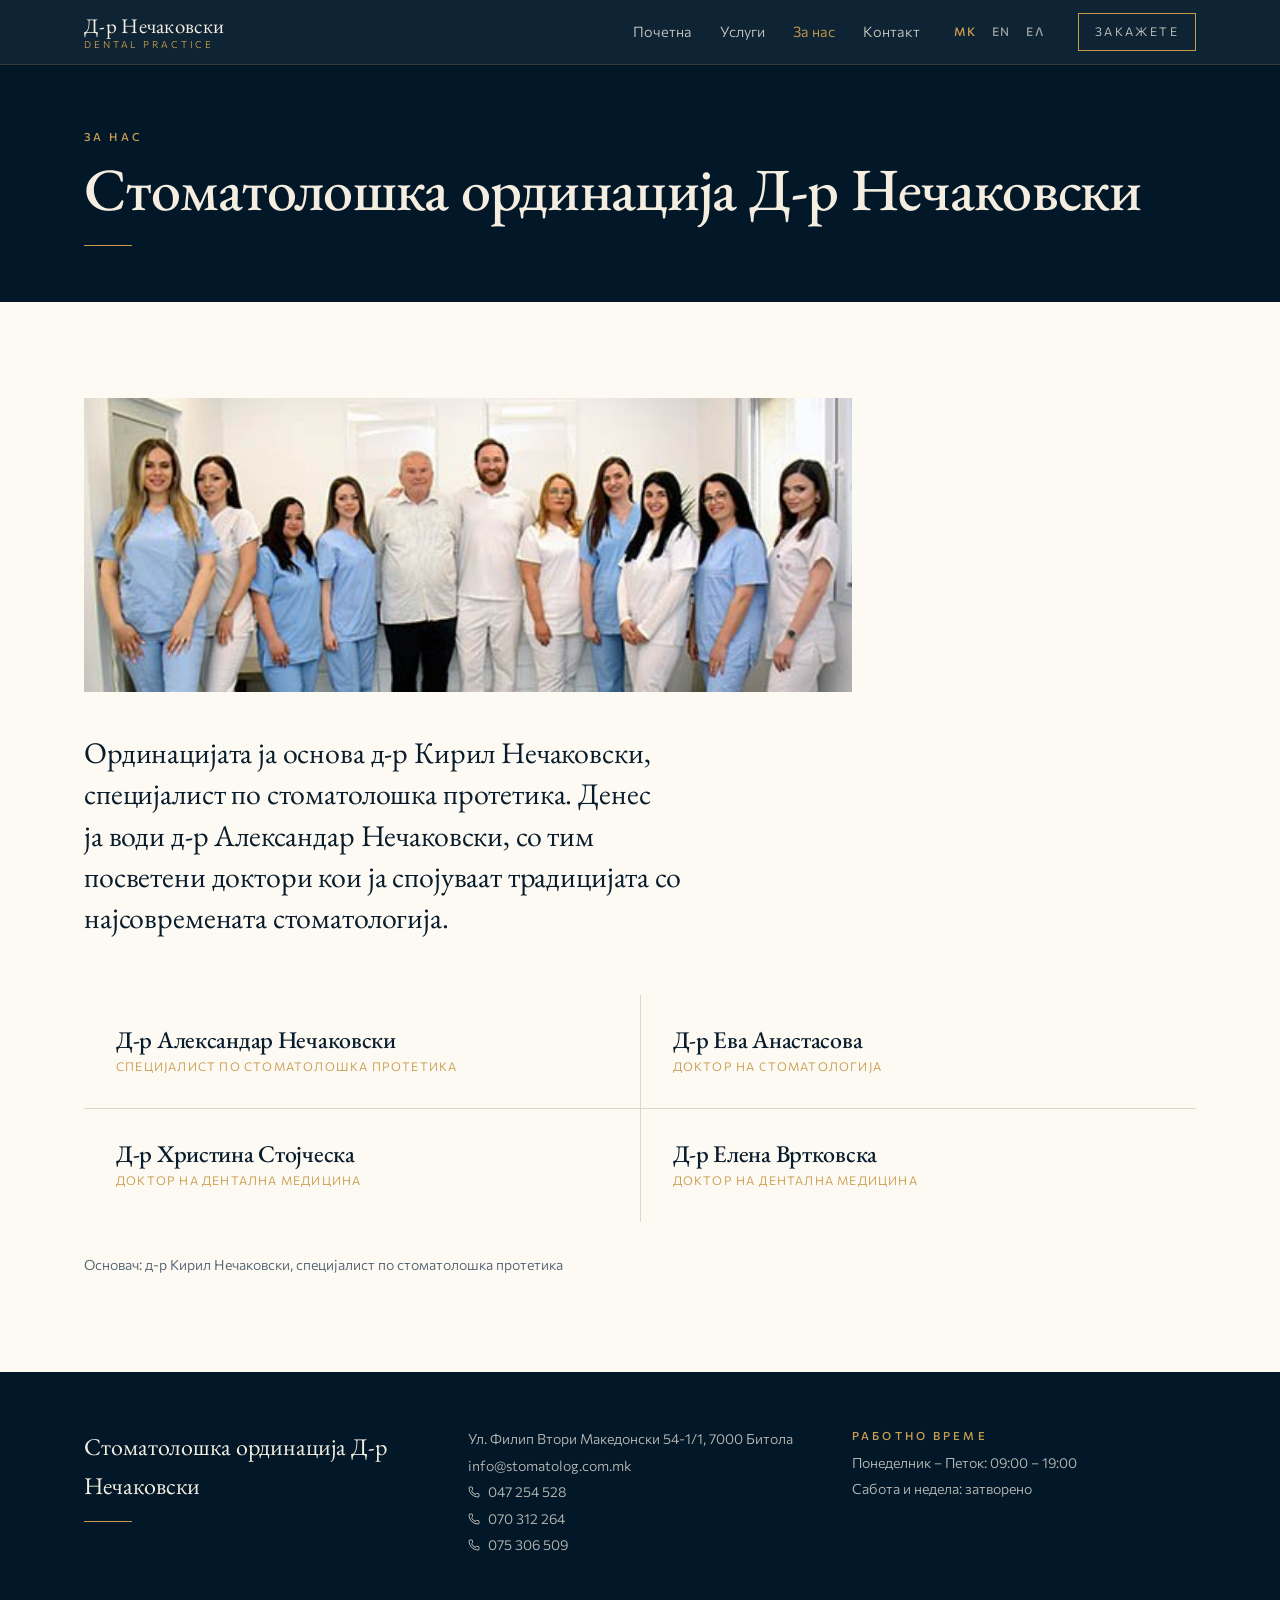
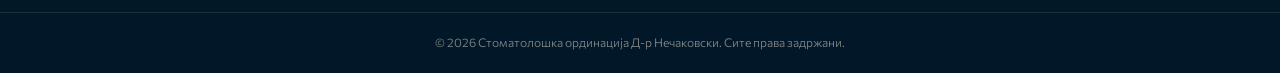
==== about.html @ 0f042809 "Add the Nechakovski practice site (necako build) Static MK/EN/EL rebuild of the Lovable preview: hom" ====
<!doctype html>
<html lang="mk" data-title-key="aboutEyebrow">
<head>
<meta charset="utf-8">
<meta name="viewport" content="width=device-width, initial-scale=1">
<title>За нас · Стоматолошка ординација Д-р Нечаковски</title>
<meta name="description" content="Семејна стоматолошка ординација во Битола: протетика, естетика, ласер и дигитална дијагностика. Закажете преглед онлајн.">
<meta name="robots" content="noindex, nofollow">
<link rel="icon" href="assets/favicon.ico" type="image/x-icon">
<link rel="preconnect" href="https://fonts.googleapis.com">
<link rel="preconnect" href="https://fonts.gstatic.com" crossorigin>
<link rel="stylesheet" href="https://fonts.googleapis.com/css2?family=EB+Garamond:wght@400;500;600&family=Commissioner:wght@300;400;500;600&display=swap">
<link rel="stylesheet" href="assets/site.css">
</head>
<body>

<div id="site-header"></div>

<main>

  <section class="page-hero">
    <div class="wrap">
      <p class="eyebrow" data-i18n="aboutEyebrow">За нас</p>
      <h1 data-i18n="clinic">Стоматолошка ординација Д-р Нечаковски</h1>
      <span class="gold-rule"></span>
    </div>
  </section>

  <section class="wrap about-section">
    <img class="about-photo" src="assets/team.jpg" alt="" loading="lazy" width="500" height="191"
         data-i18n-attr="alt:clinic">
    <p class="about-lede display" data-i18n="aboutText">Ординацијата ја основа д-р Кирил Нечаковски, специјалист по стоматолошка протетика. Денес ја води д-р Александар Нечаковски, со тим посветени доктори кои ја спојуваат традицијата со најсовремената стоматологија.</p>
    <div class="team-grid" id="team"></div>
    <p class="founder" data-i18n="founder">Основач: д-р Кирил Нечаковски, специјалист по стоматолошка протетика</p>
  </section>

</main>

<div id="site-footer"></div>

<script src="assets/i18n.js"></script>
<script>
window.PAGE_RENDER = function (t) {
  var el = window.SITE.el;
  var host = document.getElementById("team");
  host.replaceChildren.apply(host, t.team.map(function (m) {
    var card = el("div", "team-card");
    card.appendChild(el("h3", null, m.name));
    card.appendChild(el("p", null, m.role));
    return card;
  }));
};
</script>
<script src="assets/site.js"></script>
</body>
</html>
---- assets/site.css ----
/* ==========================================================================
   Д-р Нечаковски · Dental Practice
   Design tokens kept byte-identical to the original build; typography
   rebuilt on EB Garamond + Commissioner so Latin, Cyrillic and Greek all
   render in the real typeface (Cormorant Garamond ships no Greek glyphs).
   ========================================================================== */

:root {
  --radius: .25rem;

  --background: oklch(98.5% .008 85);
  --foreground: oklch(22% .04 245);
  --card: oklch(100% 0 0);
  --primary: oklch(27% .06 245);
  --primary-foreground: oklch(97% .015 85);
  --secondary: oklch(95% .015 85);
  --muted: oklch(95% .012 85);
  --muted-foreground: oklch(48% .03 245);
  --gold: oklch(72% .11 80);
  --gold-soft: oklch(86% .06 85);
  --ink: oklch(20% .045 245);
  --ink-foreground: oklch(95% .02 85);
  --destructive: oklch(57.7% .245 27.325);
  --border: oklch(88% .02 85);
  --input: oklch(86% .02 85);

  --font-display: "EB Garamond", "Cormorant Garamond", Georgia, serif;
  --font-sans: "Commissioner", "Manrope", system-ui, -apple-system, sans-serif;

  --wrap: 72rem;   /* max-w-6xl */
  --gutter: 1.25rem;
  --header-h: 4rem;
}

*,
*::before,
*::after { box-sizing: border-box; margin: 0; padding: 0; border: 0 solid var(--border); }

html {
  -webkit-text-size-adjust: 100%;
  scroll-behavior: smooth;
  scroll-padding-top: calc(var(--header-h) + 1rem);
}

body {
  background-color: var(--background);
  color: var(--foreground);
  font-family: var(--font-sans);
  font-size: 1rem;
  line-height: 1.6;
  font-weight: 350;
  font-optical-sizing: auto;
  -webkit-font-smoothing: antialiased;
  -moz-osx-font-smoothing: grayscale;
  font-synthesis-weight: none;
  text-rendering: optimizeLegibility;
}

img, svg, video, iframe { display: block; vertical-align: middle; }
img, video { max-width: 100%; height: auto; }
ul, ol { list-style: none; }
a { color: inherit; text-decoration: none; }
button, input, select, textarea { font: inherit; letter-spacing: inherit; color: inherit; background: transparent; }
button { cursor: pointer; }

:focus-visible { outline: 2px solid var(--gold); outline-offset: 3px; }

/* --------------------------------------------------------------------------
   Display typography
   -------------------------------------------------------------------------- */

h1, h2, h3, h4 {
  font-family: var(--font-display);
  font-weight: 500;
  letter-spacing: -.012em;
  line-height: 1.08;
  text-wrap: balance;
  font-variant-numeric: lining-nums;
  font-feature-settings: "kern" 1, "liga" 1, "calt" 1;
}

/* The accent phrase is gold, never slanted. A Garamond italic turns Cyrillic
   т into a handwritten form that reads as a Bulgarian m — the practice asked
   for no italic anywhere, so this is upright in every language. */
h1 em, h2 em, h3 em, .display em { font-style: normal; color: var(--gold); }

p { text-wrap: pretty; }

.eyebrow {
  font-family: var(--font-sans);
  font-size: .7rem;
  font-weight: 500;
  letter-spacing: .28em;
  text-transform: uppercase;
  color: var(--gold);
  line-height: 1.4;
}

.gold-rule { display: block; width: 3rem; height: 1px; background: var(--gold); }

.muted { color: var(--muted-foreground); }

/* --------------------------------------------------------------------------
   Layout helpers
   -------------------------------------------------------------------------- */

.wrap { width: 100%; max-width: var(--wrap); margin-inline: auto; padding-inline: var(--gutter); }
.wrap-4xl { max-width: 56rem; }
.wrap-3xl { max-width: 48rem; }

.section { padding-block: 5rem; }
.lede { max-width: 36rem; margin-top: 1rem; color: var(--muted-foreground); }

@media (min-width: 48rem) {
  .section { padding-block: 7rem; }
}

/* --------------------------------------------------------------------------
   Buttons
   -------------------------------------------------------------------------- */

.btn {
  display: inline-flex;
  align-items: center;
  justify-content: center;
  gap: .5rem;
  padding: 1rem 1.75rem;
  font-size: .75rem;
  font-weight: 500;
  letter-spacing: .25em;
  text-transform: uppercase;
  transition: background-color .2s, color .2s, border-color .2s;
}

.btn-gold { background: var(--gold); color: var(--ink); }
.btn-gold:hover { background: var(--gold-soft); }

.btn-ghost { border: 1px solid color-mix(in oklab, var(--ink-foreground) 30%, transparent); }
.btn-ghost:hover { border-color: var(--gold); color: var(--gold); }

.btn-primary { background: var(--primary); color: var(--primary-foreground); }
.btn-primary:hover { background: var(--gold); color: var(--ink); }

.btn svg { flex: none; }

/* --------------------------------------------------------------------------
   Header
   -------------------------------------------------------------------------- */

.site-header {
  position: sticky;
  top: 0;
  z-index: 50;
  background: color-mix(in oklab, var(--ink) 95%, transparent);
  color: var(--ink-foreground);
  border-bottom: 1px solid color-mix(in oklab, var(--gold) 20%, transparent);
  backdrop-filter: blur(12px);
}

.header-bar {
  display: flex;
  align-items: center;
  justify-content: space-between;
  height: var(--header-h);
}

.brand { line-height: 1.15; }
.brand-name { display: block; font-family: var(--font-display); font-size: 1.3rem; letter-spacing: .015em; }
.brand-sub { display: block; margin-top: .1rem; font-size: .6rem; letter-spacing: .3em; text-transform: uppercase; color: var(--gold); }

.nav-desktop { display: none; align-items: center; gap: 1.75rem; font-size: .9rem; }
.nav-desktop a { color: color-mix(in oklab, var(--ink-foreground) 80%, transparent); transition: color .2s; }
.nav-desktop a:hover { color: var(--gold); }
.nav-desktop a[aria-current="page"] { color: var(--gold); }

.nav-book {
  border: 1px solid var(--gold);
  padding: .5rem 1rem;
  font-size: .75rem;
  letter-spacing: .2em;
  text-transform: uppercase;
  color: var(--gold);
}
.nav-book:hover { background: var(--gold); color: var(--ink) !important; }

.lang {
  display: flex;
  align-items: center;
  gap: .25rem;
  font-size: .75rem;
  letter-spacing: .1em;
}
.lang button {
  padding: .25rem .375rem;
  color: color-mix(in oklab, var(--ink-foreground) 60%, transparent);
  transition: color .2s;
  font-weight: 500;
}
.lang button:hover { color: var(--ink-foreground); }
.lang button[aria-pressed="true"] { color: var(--gold); }

.header-mobile { display: flex; align-items: center; gap: .5rem; }
.menu-toggle { padding: .5rem; display: grid; place-items: center; }

.nav-mobile {
  display: none;
  border-top: 1px solid color-mix(in oklab, var(--gold) 20%, transparent);
  padding: 0 var(--gutter) 1.5rem;
}
.nav-mobile.open { display: block; }
.nav-mobile a.m-link {
  display: block;
  padding: 1rem 0;
  font-family: var(--font-display);
  font-size: 1.5rem;
  border-bottom: 1px solid color-mix(in oklab, var(--ink-foreground) 10%, transparent);
}
.nav-mobile .m-book {
  display: block;
  margin-top: 1.25rem;
  padding: .75rem;
  text-align: center;
  background: var(--gold);
  color: var(--ink);
  font-size: .75rem;
  letter-spacing: .25em;
  text-transform: uppercase;
}

@media (min-width: 48rem) {
  .nav-desktop { display: flex; }
  .header-mobile { display: none; }
  .nav-mobile { display: none !important; }
}

/* --------------------------------------------------------------------------
   Hero
   -------------------------------------------------------------------------- */

.hero {
  position: relative;
  overflow: hidden;
  background: var(--ink);
  color: var(--ink-foreground);
}
.hero-img {
  position: absolute;
  inset: 0;
  width: 100%;
  height: 100%;
  object-fit: cover;
  opacity: .4;
}
.hero-veil {
  position: absolute;
  inset: 0;
  background: linear-gradient(to bottom,
    color-mix(in oklab, var(--ink) 40%, transparent),
    color-mix(in oklab, var(--ink) 70%, transparent) 50%,
    var(--ink));
}
.hero-inner { position: relative; padding-top: 6rem; padding-bottom: 5rem; }

.hero h1 {
  max-width: 48rem;
  margin-top: 1.25rem;
  font-size: clamp(2.75rem, 9vw, 4.5rem);
  line-height: 1.04;
}
.hero-text {
  max-width: 36rem;
  margin-top: 1.5rem;
  font-size: 1rem;
  color: color-mix(in oklab, var(--ink-foreground) 80%, transparent);
}
.hero-cta { display: flex; flex-direction: column; gap: .75rem; margin-top: 2.5rem; }

.stats {
  display: grid;
  grid-template-columns: repeat(2, minmax(0, 1fr));
  gap: 1.5rem;
  margin-top: 4rem;
  padding-top: 2rem;
  border-top: 1px solid color-mix(in oklab, var(--gold) 25%, transparent);
}
.stats dt {
  font-family: var(--font-display);
  font-size: 2.25rem;
  font-weight: 500;
  line-height: 1;
  color: var(--gold);
  font-variant-numeric: lining-nums tabular-nums;
  letter-spacing: -.01em;
}
.stats dd {
  margin-top: .35rem;
  font-size: .75rem;
  letter-spacing: .1em;
  text-transform: uppercase;
  color: color-mix(in oklab, var(--ink-foreground) 60%, transparent);
  line-height: 1.4;
}

@media (min-width: 40rem) {
  .hero-cta { flex-direction: row; }
}
@media (min-width: 48rem) {
  .hero-inner { padding-top: 9rem; padding-bottom: 8rem; }
  .hero-text { font-size: 1.125rem; }
  .stats { grid-template-columns: repeat(4, minmax(0, 1fr)); }
}

/* --------------------------------------------------------------------------
   Page hero (inner pages)
   -------------------------------------------------------------------------- */

.page-hero {
  background: var(--ink);
  color: var(--ink-foreground);
  padding-top: 4rem;
  padding-bottom: 3.5rem;
}
.page-hero h1 { margin-top: .75rem; font-size: clamp(2.5rem, 7vw, 3.75rem); }
.page-hero .gold-rule { margin-top: 1.5rem; }

/* --------------------------------------------------------------------------
   Services grid (home)
   -------------------------------------------------------------------------- */

.services h2 { margin-top: .75rem; font-size: clamp(2.25rem, 5vw, 3rem); }

.card-grid {
  display: grid;
  gap: 1px;
  background: var(--border);
  margin-top: 3rem;
}
.card {
  display: block;
  background: var(--background);
  padding: 2rem;
  transition: background-color .25s;
}
.card:hover { background: var(--card); }
.card-num { font-family: var(--font-display); font-size: .875rem; color: var(--gold); font-variant-numeric: lining-nums; }
.card h3 { margin-top: .5rem; font-size: 1.5rem; }
.card p { margin-top: .75rem; font-size: .875rem; color: var(--muted-foreground); }
.card .arrow { margin-top: 1.25rem; color: var(--gold); transition: transform .25s; }
.card:hover .arrow { transform: translateX(.25rem); }

@media (min-width: 40rem) { .card-grid { grid-template-columns: repeat(2, minmax(0, 1fr)); } }
@media (min-width: 64rem) { .card-grid { grid-template-columns: repeat(3, minmax(0, 1fr)); } }

/* --------------------------------------------------------------------------
   Why us / split section
   -------------------------------------------------------------------------- */

.split { background: var(--secondary); }
.split-inner {
  display: grid;
  gap: 3rem;
  align-items: center;
  padding-block: 5rem;
}
.split img { width: 100%; aspect-ratio: 4 / 5; object-fit: cover; height: auto; }
.split h2 { margin-top: .75rem; font-size: clamp(2.25rem, 5vw, 3rem); }
.why { margin-top: 2.5rem; display: grid; gap: 2rem; }
.why-item { border-left: 1px solid var(--gold); padding-left: 1.25rem; }
.why-item h3 { font-size: 1.5rem; }
.why-item p { margin-top: .25rem; font-size: .875rem; color: var(--muted-foreground); }
.text-link {
  display: inline-flex;
  align-items: center;
  gap: .5rem;
  margin-top: 2.5rem;
  font-size: .75rem;
  font-weight: 500;
  letter-spacing: .25em;
  text-transform: uppercase;
  color: var(--primary);
  transition: color .2s;
}
.text-link:hover { color: var(--gold); }

@media (min-width: 48rem) {
  .split-inner { grid-template-columns: repeat(2, minmax(0, 1fr)); padding-block: 7rem; }
}

/* --------------------------------------------------------------------------
   Closing CTA band
   -------------------------------------------------------------------------- */

.cta-band { background: var(--ink); color: var(--ink-foreground); }
.cta-band .wrap { max-width: 56rem; text-align: center; padding-block: 5rem; }
.cta-band h2 { margin-top: 1rem; font-size: clamp(2.25rem, 6vw, 3.75rem); }
.cta-band p.sub { max-width: 32rem; margin: 1rem auto 0; color: color-mix(in oklab, var(--ink-foreground) 70%, transparent); }
.cta-band .btn { margin-top: 2.5rem; padding-inline: 2rem; }

@media (min-width: 48rem) { .cta-band .wrap { padding-block: 6rem; } }

/* --------------------------------------------------------------------------
   Services page
   -------------------------------------------------------------------------- */

.service-list {
  display: grid;
  gap: 3rem;
  padding-block: 4rem;
}
.service-block .card-num { font-size: 1rem; }
.service-block h2 { margin-top: .25rem; font-size: 1.875rem; }
.service-block ul { margin-top: 1.25rem; border-top: 1px solid var(--border); }
.service-block li { padding-block: .75rem; font-size: .875rem; border-bottom: 1px solid var(--border); }
.center-cta { padding-bottom: 5rem; text-align: center; }

@media (min-width: 48rem) {
  .service-list { grid-template-columns: repeat(2, minmax(0, 1fr)); gap: 3rem; padding-block: 6rem; }
}

/* --------------------------------------------------------------------------
   About page
   -------------------------------------------------------------------------- */

.about-section { padding-block: 4rem; }
.about-photo { width: 100%; max-width: 48rem; object-fit: cover; }
.about-lede {
  margin-top: 2.5rem;
  max-width: 42rem;
  font-family: var(--font-display);
  font-size: 1.5rem;
  line-height: 1.38;
  letter-spacing: -.005em;
}
.team-grid { display: grid; gap: 1px; background: var(--border); margin-top: 3.5rem; }
.team-card { background: var(--background); padding: 2rem; }
.team-card h3 { font-size: 1.5rem; }
.team-card p { margin-top: .25rem; font-size: .75rem; letter-spacing: .1em; text-transform: uppercase; color: var(--gold); }
.founder { margin-top: 2rem; font-size: .875rem; color: var(--muted-foreground); }

@media (min-width: 40rem) { .team-grid { grid-template-columns: repeat(2, minmax(0, 1fr)); } }
@media (min-width: 48rem) {
  .about-section { padding-block: 6rem; }
  .about-lede { font-size: 1.875rem; }
}

/* --------------------------------------------------------------------------
   Contact page
   -------------------------------------------------------------------------- */

.contact-grid { display: grid; gap: 3rem; padding-block: 4rem; }
.contact-list { display: grid; gap: 2rem; align-content: start; justify-items: start; }
.contact-list > .contact-row { justify-self: stretch; }
.contact-row { display: flex; gap: 1rem; }
.contact-row svg { margin-top: .25rem; color: var(--gold); flex: none; }
.contact-row a { display: block; margin-top: .25rem; transition: color .2s; }
.contact-row a:hover { color: var(--gold); }
.contact-row p.val { margin-top: .25rem; }
.map { width: 100%; height: 24rem; border: 1px solid var(--border); }

@media (min-width: 48rem) {
  .contact-grid { grid-template-columns: repeat(2, minmax(0, 1fr)); padding-block: 6rem; }
  .map { height: 100%; min-height: 28rem; }
}

/* --------------------------------------------------------------------------
   Booking
   -------------------------------------------------------------------------- */

.booking-section { padding-block: 3.5rem; }
/* minmax(0,…) stops the scrolling day strip from stretching the grid track */
.booking-form { display: grid; grid-template-columns: minmax(0, 1fr); gap: 2.5rem; }
.booking-form > * { min-width: 0; }
.step-label { margin-bottom: 1rem; }

.day-strip {
  display: flex;
  gap: .5rem;
  overflow-x: auto;
  padding-bottom: .5rem;
  margin-inline: calc(var(--gutter) * -1);
  padding-inline: var(--gutter);
  scrollbar-width: thin;
}
.day {
  min-width: 4rem;
  flex: none;
  border: 1px solid var(--border);
  background: var(--card);
  padding: .75rem;
  text-align: center;
  transition: border-color .2s, background-color .2s, color .2s;
}
.day:hover { border-color: var(--gold); }
.day[aria-pressed="true"] { border-color: var(--primary); background: var(--primary); color: var(--primary-foreground); }
.day .dow { display: block; font-size: .65rem; letter-spacing: .1em; text-transform: uppercase; opacity: .7; }
.day .dom { display: block; font-family: var(--font-display); font-size: 1.5rem; line-height: 1.2; font-variant-numeric: lining-nums; }
.day .mon { display: block; font-size: .65rem; opacity: .7; }

.slot-grid { display: grid; grid-template-columns: repeat(4, minmax(0, 1fr)); gap: .5rem; }
.slot {
  border: 1px solid var(--border);
  background: var(--card);
  padding: .75rem 0;
  font-size: .875rem;
  font-variant-numeric: lining-nums tabular-nums;
  transition: border-color .2s, background-color .2s, color .2s;
}
.slot:hover { border-color: var(--gold); }
.slot[aria-pressed="true"] { border-color: var(--gold); background: var(--gold); color: var(--ink); }
/* shown so the day reads as full, but not offered */
.slot--taken {
  color: color-mix(in oklab, var(--muted-foreground) 55%, transparent);
  background: var(--secondary);
  border-style: dashed;
  cursor: not-allowed;
  text-decoration: line-through;
}
.slot--taken:hover { border-color: var(--border); }

@media (min-width: 40rem) { .slot-grid { grid-template-columns: repeat(5, minmax(0, 1fr)); } }

.fields { display: grid; gap: 1.25rem; }
.field { display: block; }
.field > span { font-size: .875rem; }
.field .req { color: var(--gold); }
.field .opt { color: var(--muted-foreground); }
.field input {
  width: 100%;
  margin-top: .25rem;
  padding-block: .75rem;
  font-size: 1.125rem;
  border-bottom: 1px solid var(--input);
  transition: border-color .2s;
}
.field input:focus { outline: none; border-color: var(--gold); }
.err { display: block; margin-top: .25rem; font-size: .875rem; color: var(--destructive); }

.submit { width: 100%; padding-block: 1rem; }
.submit:disabled { opacity: .6; cursor: default; }
.fineprint { text-align: center; font-size: .75rem; color: var(--muted-foreground); }

.booking-done {
  border: 1px solid color-mix(in oklab, var(--gold) 40%, transparent);
  background: var(--card);
  padding: 2.5rem;
  text-align: center;
}
.booking-done h2 { margin-top: 1rem; font-size: 2.25rem; }
.booking-done p { margin-top: .75rem; color: var(--muted-foreground); }
.booking-done .when { margin-top: 1.5rem; font-family: var(--font-display); font-size: 1.5rem; color: var(--foreground); }
.booking-done svg { margin-inline: auto; color: var(--gold); }

@media (min-width: 48rem) { .booking-section { padding-block: 5rem; } }

/* --------------------------------------------------------------------------
   Footer
   -------------------------------------------------------------------------- */

.site-footer { background: var(--ink); color: var(--ink-foreground); }
.footer-grid { display: grid; gap: 2.5rem; padding-block: 3.5rem; }
.footer-grid .f-name { font-family: var(--font-display); font-size: 1.5rem; }
.footer-grid .f-name + .gold-rule { margin-top: 1rem; }
.f-col { font-size: .875rem; color: color-mix(in oklab, var(--ink-foreground) 75%, transparent); }
.f-col > * + * { margin-top: .25rem; }
.f-col a { display: block; transition: color .2s; }
.f-col a:hover { color: var(--gold); }
.f-col a.phone { display: flex; align-items: center; gap: .5rem; }
.f-hours .eyebrow { margin-bottom: .5rem; }
.copyright {
  border-top: 1px solid color-mix(in oklab, var(--ink-foreground) 10%, transparent);
  padding-block: 1.25rem;
  text-align: center;
  font-size: .75rem;
  color: color-mix(in oklab, var(--ink-foreground) 50%, transparent);
}

@media (min-width: 48rem) {
  .footer-grid { grid-template-columns: repeat(3, minmax(0, 1fr)); }
}

/* --------------------------------------------------------------------------
   Motion
   -------------------------------------------------------------------------- */

@media (prefers-reduced-motion: reduce) {
  html { scroll-behavior: auto; }
  *, *::before, *::after { transition-duration: .01ms !important; animation-duration: .01ms !important; }
}
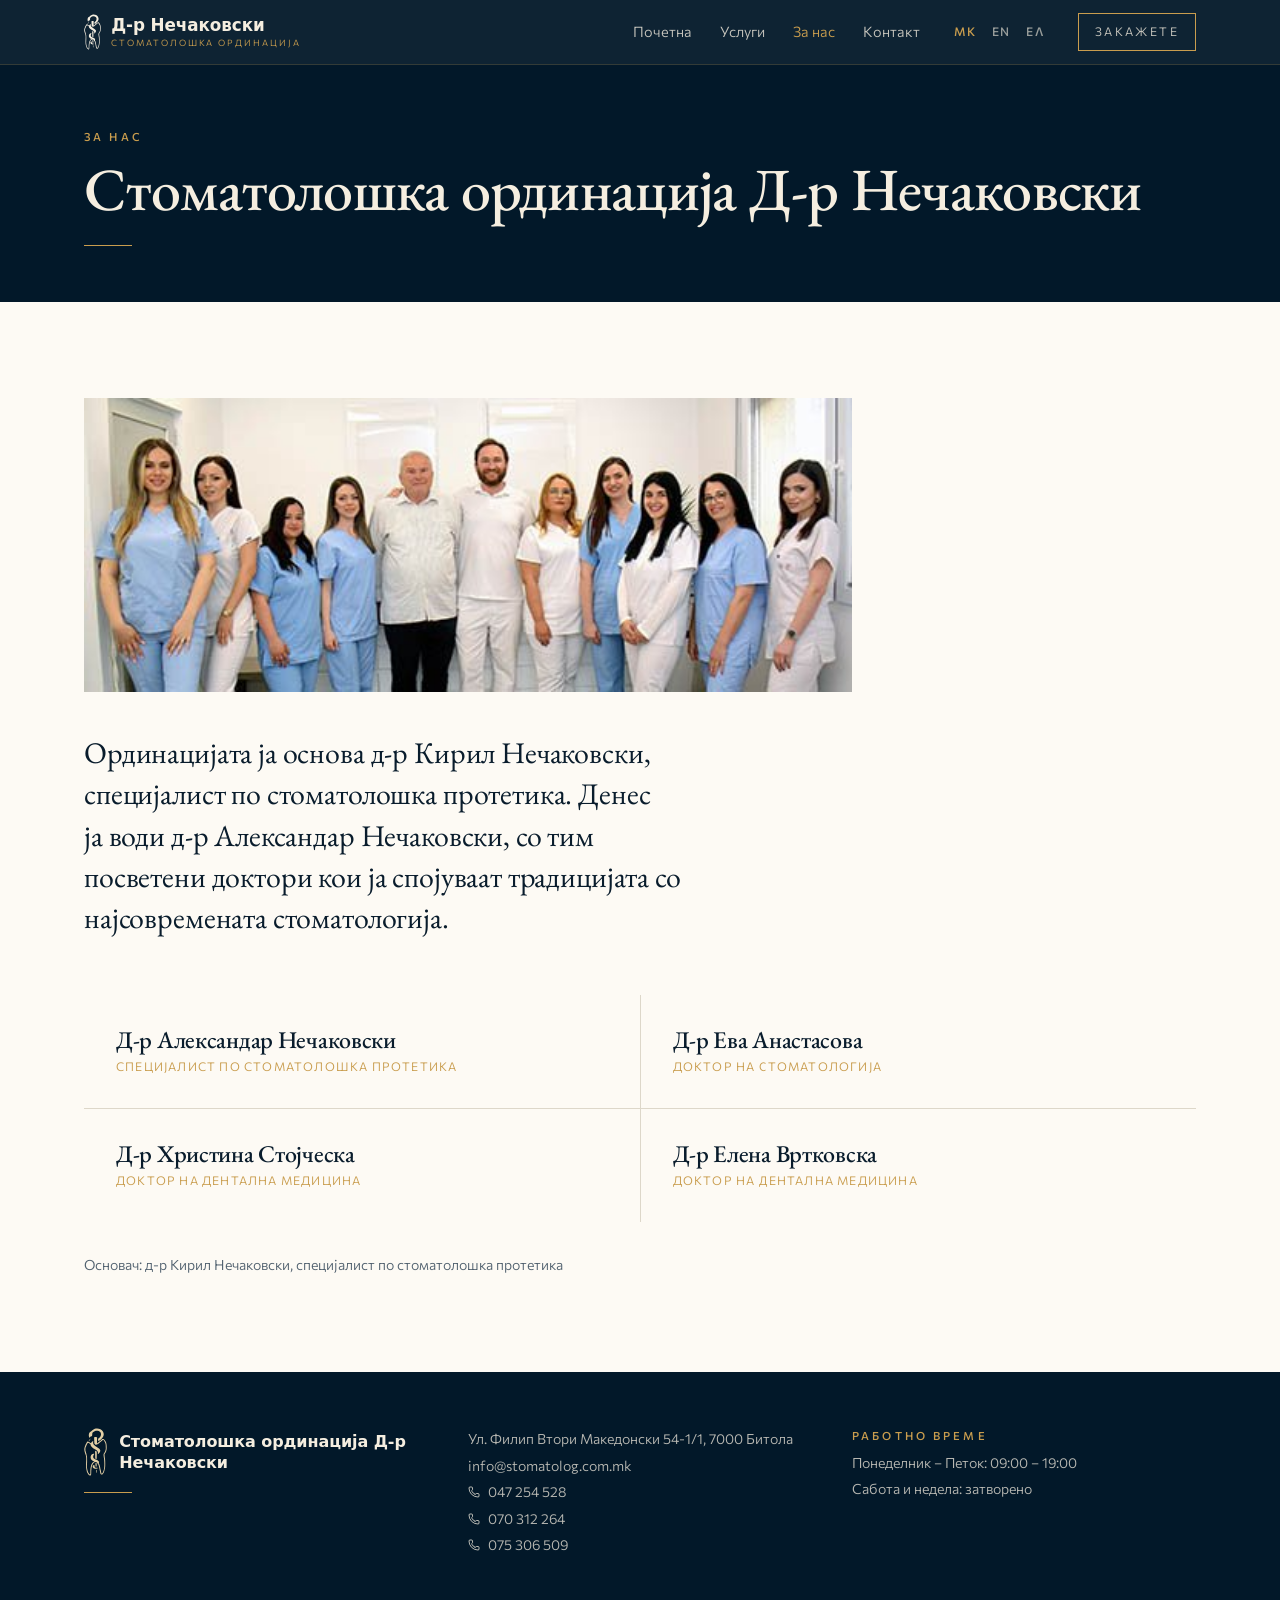
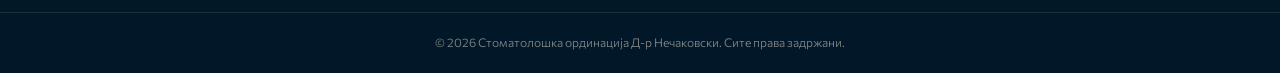
==== commit 28ca2c1a: "Founded 1993, the practice's own mark and a real hero photo His notes of 28 Oct: - founded 1993, not" ====
--- a/about.html
+++ b/about.html
@@ -6,7 +6,7 @@
 <title>За нас · Стоматолошка ординација Д-р Нечаковски</title>
 <meta name="description" content="Семејна стоматолошка ординација во Битола: протетика, естетика, ласер и дигитална дијагностика. Закажете преглед онлајн.">
 <meta name="robots" content="noindex, nofollow">
-<link rel="icon" href="assets/favicon.ico" type="image/x-icon">
+<link rel="icon" href="assets/favicon.svg" type="image/svg+xml">
 <link rel="preconnect" href="https://fonts.googleapis.com">
 <link rel="preconnect" href="https://fonts.gstatic.com" crossorigin>
 <link rel="stylesheet" href="https://fonts.googleapis.com/css2?family=EB+Garamond:wght@400;500;600&family=Commissioner:wght@300;400;500;600&display=swap">
--- a/assets/site.css
+++ b/assets/site.css
@@ -26,6 +26,7 @@
 
   --font-display: "EB Garamond", "Cormorant Garamond", Georgia, serif;
   --font-sans: "Commissioner", "Manrope", system-ui, -apple-system, sans-serif;
+  --font-logo: Verdana, Geneva, "DejaVu Sans", sans-serif;   /* their wordmark */
 
   --wrap: 72rem;   /* max-w-6xl */
   --gutter: 1.25rem;
@@ -164,9 +165,20 @@
   height: var(--header-h);
 }
 
-.brand { line-height: 1.15; }
-.brand-name { display: block; font-family: var(--font-display); font-size: 1.3rem; letter-spacing: .015em; }
-.brand-sub { display: block; margin-top: .1rem; font-size: .6rem; letter-spacing: .3em; text-transform: uppercase; color: var(--gold); }
+.brand { display: flex; align-items: center; gap: .6rem; line-height: 1.15; }
+.brand-text { display: block; }
+/* the mark is masked rather than inlined, so one cached file serves the dark
+   header and the gold footer and still follows currentColor */
+.brand-mark {
+  flex: none;
+  width: 1.1rem; height: 2.28rem;      /* the artwork is 306 : 635 */
+  background: currentColor;
+  -webkit-mask: url(logo.svg) center / contain no-repeat;
+  mask: url(logo.svg) center / contain no-repeat;
+}
+/* the practice sets its name in Verdana Bold — their wordmark, not ours */
+.brand-name { display: block; font-family: var(--font-logo); font-weight: 700; font-size: 1.05rem; letter-spacing: -.005em; }
+.brand-sub { display: block; margin-top: .15rem; font-size: .55rem; letter-spacing: .22em; text-transform: uppercase; color: var(--gold); }
 
 .nav-desktop { display: none; align-items: center; gap: 1.75rem; font-size: .9rem; }
 .nav-desktop a { color: color-mix(in oklab, var(--ink-foreground) 80%, transparent); transition: color .2s; }
@@ -558,8 +570,10 @@
 
 .site-footer { background: var(--ink); color: var(--ink-foreground); }
 .footer-grid { display: grid; gap: 2.5rem; padding-block: 3.5rem; }
-.footer-grid .f-name { font-family: var(--font-display); font-size: 1.5rem; }
-.footer-grid .f-name + .gold-rule { margin-top: 1rem; }
+.f-brand { display: flex; align-items: center; gap: .75rem; color: var(--gold-soft); }
+.f-brand .brand-mark { width: 1.45rem; height: 3rem; }
+.footer-grid .f-name { font-family: var(--font-logo); font-weight: 700; font-size: 1rem; line-height: 1.35; letter-spacing: -.005em; color: var(--ink-foreground); }
+.f-brand + .gold-rule { margin-top: 1rem; }
 .f-col { font-size: .875rem; color: color-mix(in oklab, var(--ink-foreground) 75%, transparent); }
 .f-col > * + * { margin-top: .25rem; }
 .f-col a { display: block; transition: color .2s; }
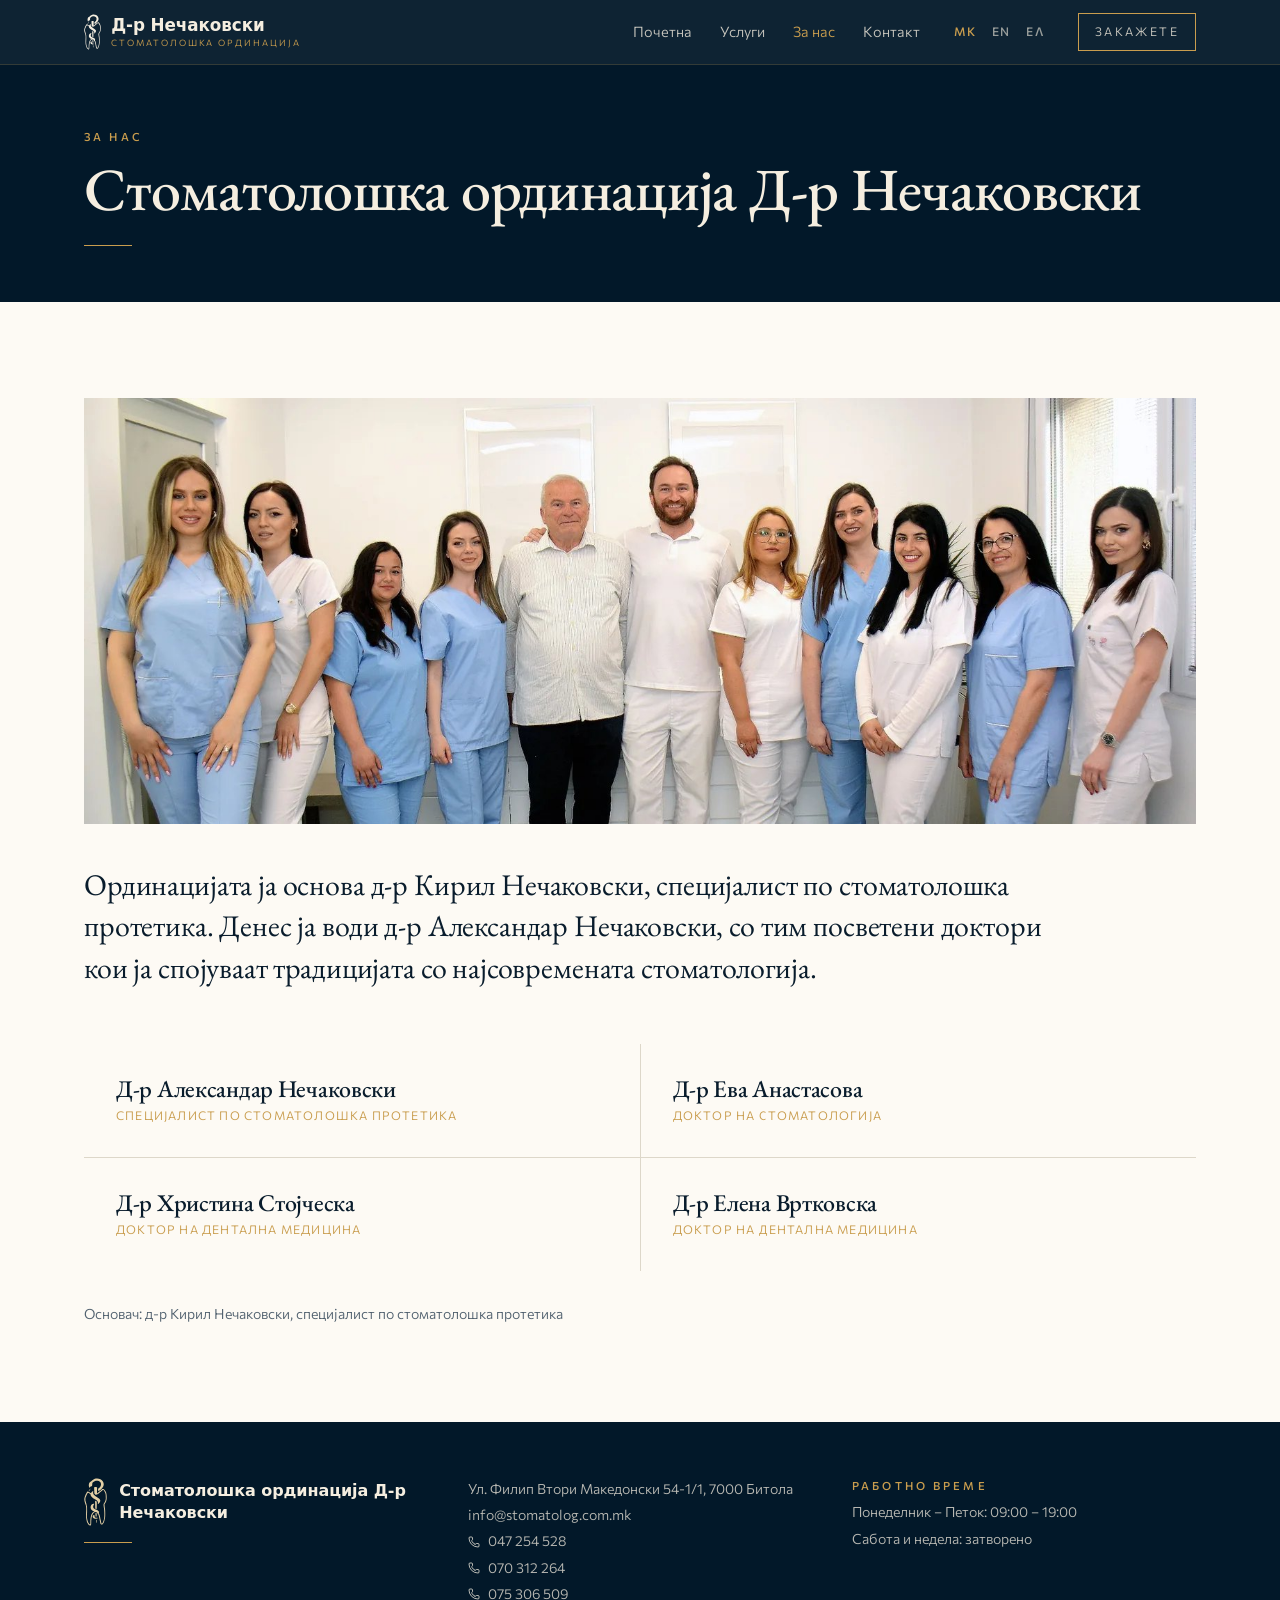
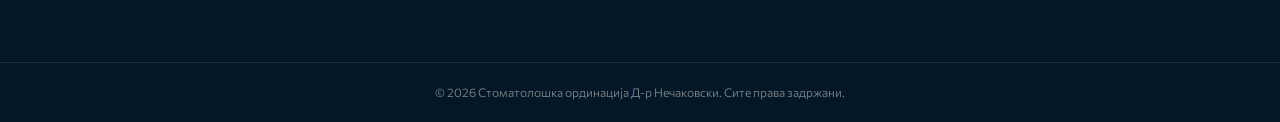
==== commit 389eb927: "Let the about page use the full width The team photo stopped at 48rem and the paragraph at 42rem ins" ====
--- a/about.html
+++ b/about.html
@@ -27,7 +27,7 @@
   </section>
 
   <section class="wrap about-section">
-    <img class="about-photo" src="assets/team.jpg" alt="" loading="lazy" width="500" height="191"
+    <img class="about-photo" src="assets/team.jpg" alt="" loading="lazy" width="1600" height="612"
          data-i18n-attr="alt:clinic">
     <p class="about-lede display" data-i18n="aboutText">Ординацијата ја основа д-р Кирил Нечаковски, специјалист по стоматолошка протетика. Денес ја води д-р Александар Нечаковски, со тим посветени доктори кои ја спојуваат традицијата со најсовремената стоматологија.</p>
     <div class="team-grid" id="team"></div>
--- a/assets/site.css
+++ b/assets/site.css
@@ -434,10 +434,12 @@
    -------------------------------------------------------------------------- */
 
 .about-section { padding-block: 4rem; }
-.about-photo { width: 100%; max-width: 48rem; object-fit: cover; }
+/* both used to stop short of the container and leave a bare strip down the
+   right-hand side — the photo now spans it, and the paragraph runs wider */
+.about-photo { width: 100%; object-fit: cover; }
 .about-lede {
   margin-top: 2.5rem;
-  max-width: 42rem;
+  max-width: 60rem;
   font-family: var(--font-display);
   font-size: 1.5rem;
   line-height: 1.38;
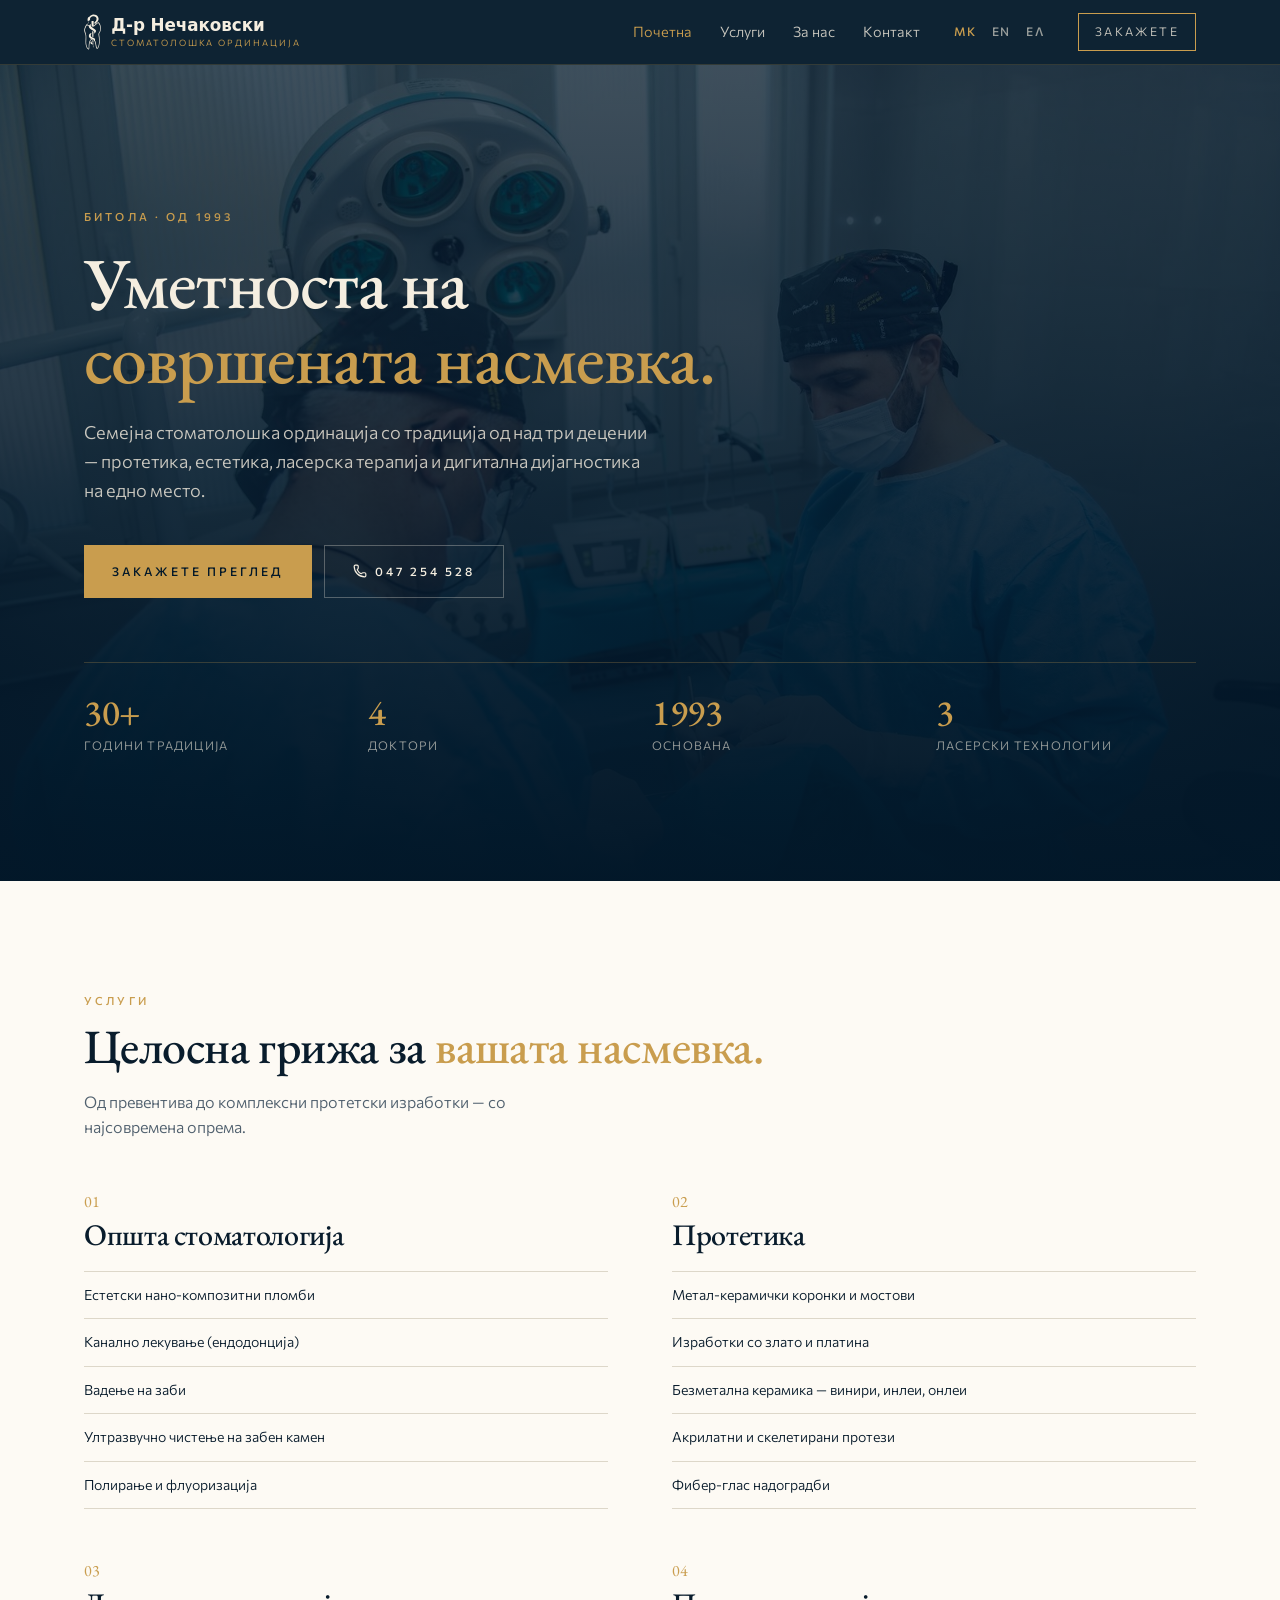
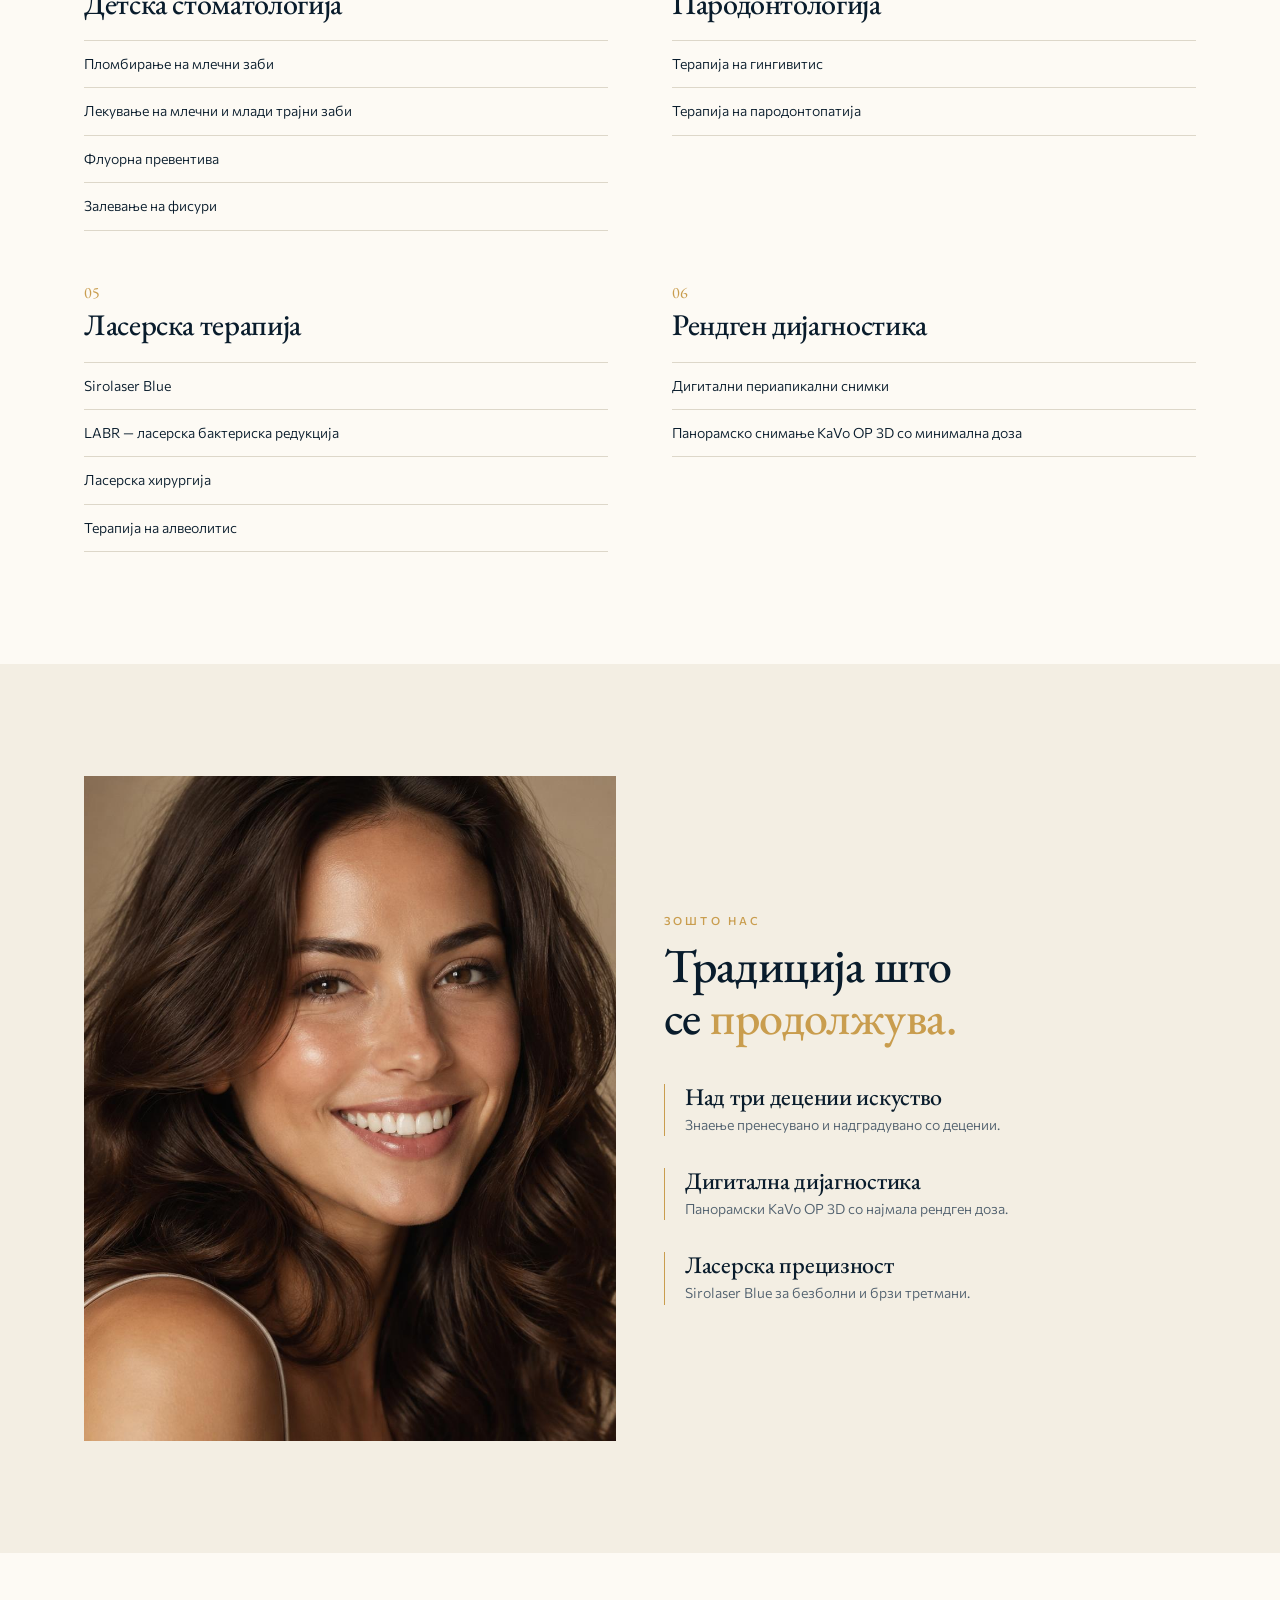
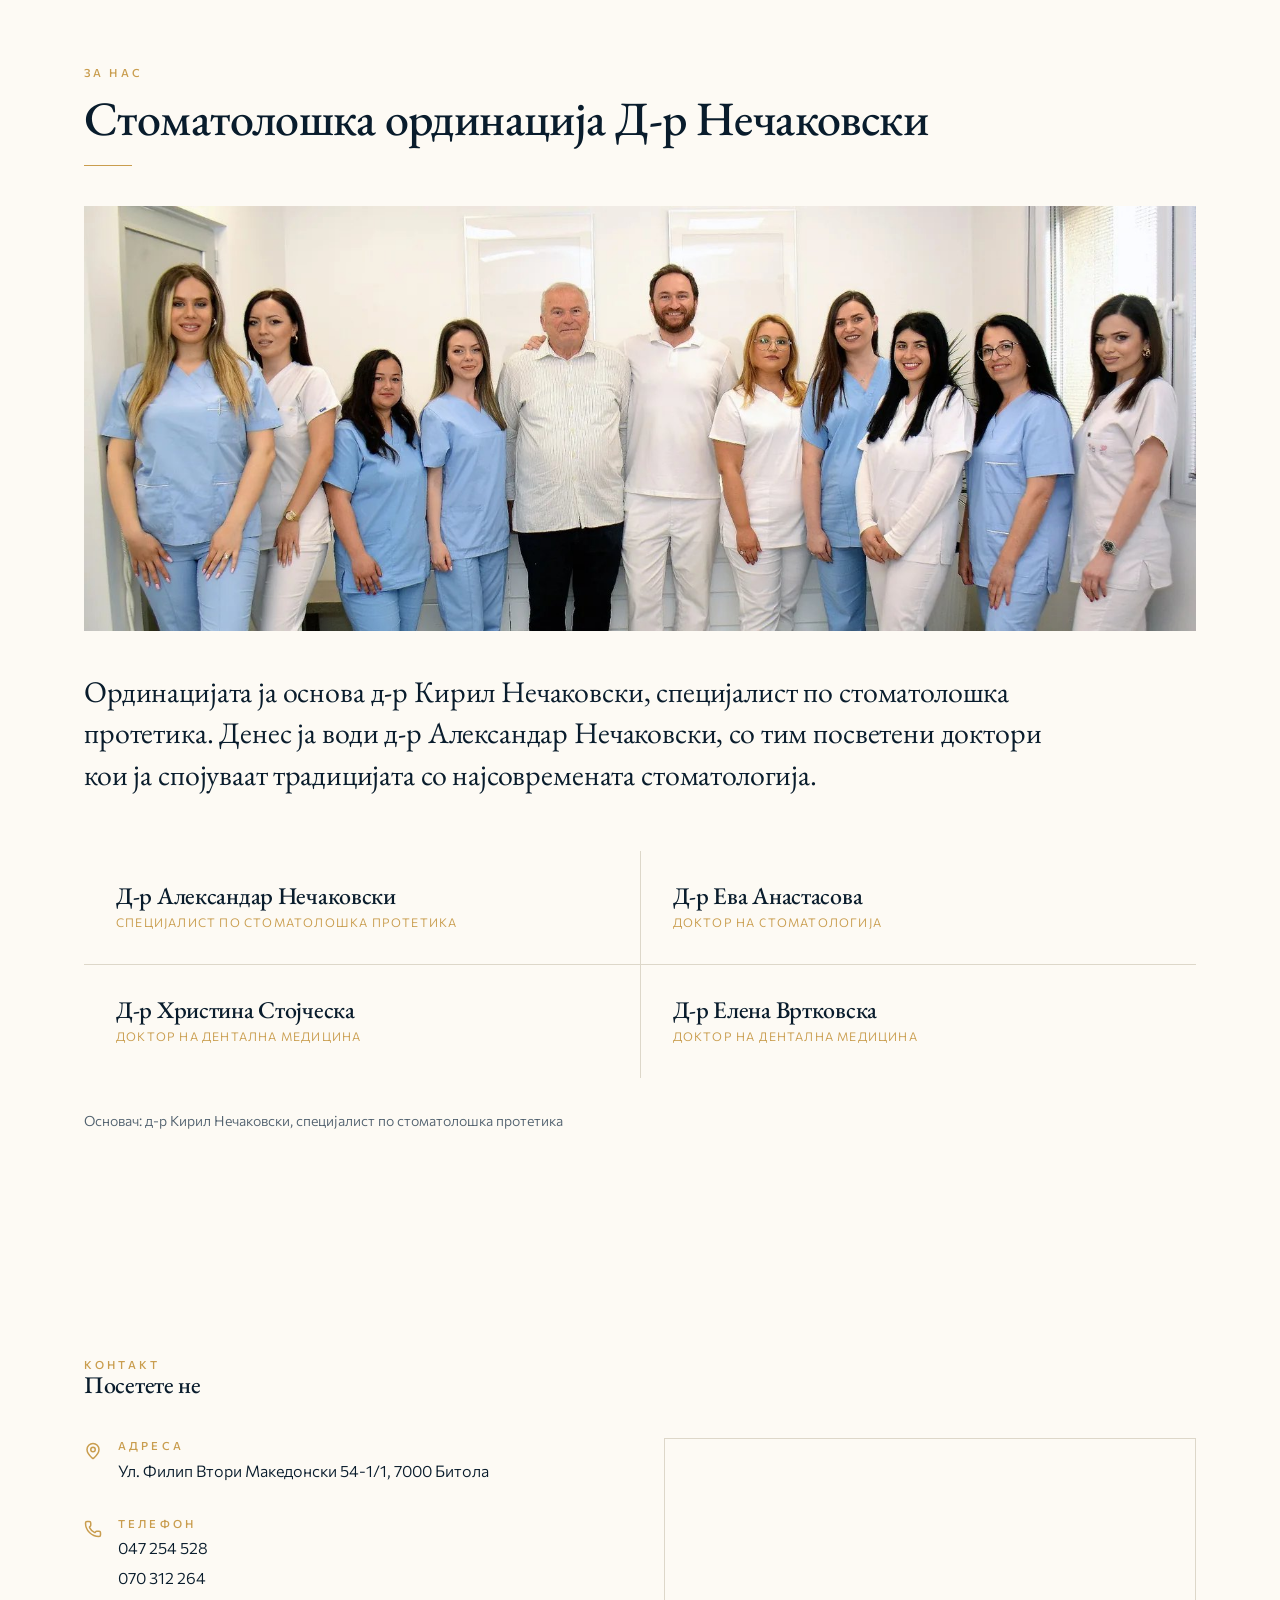
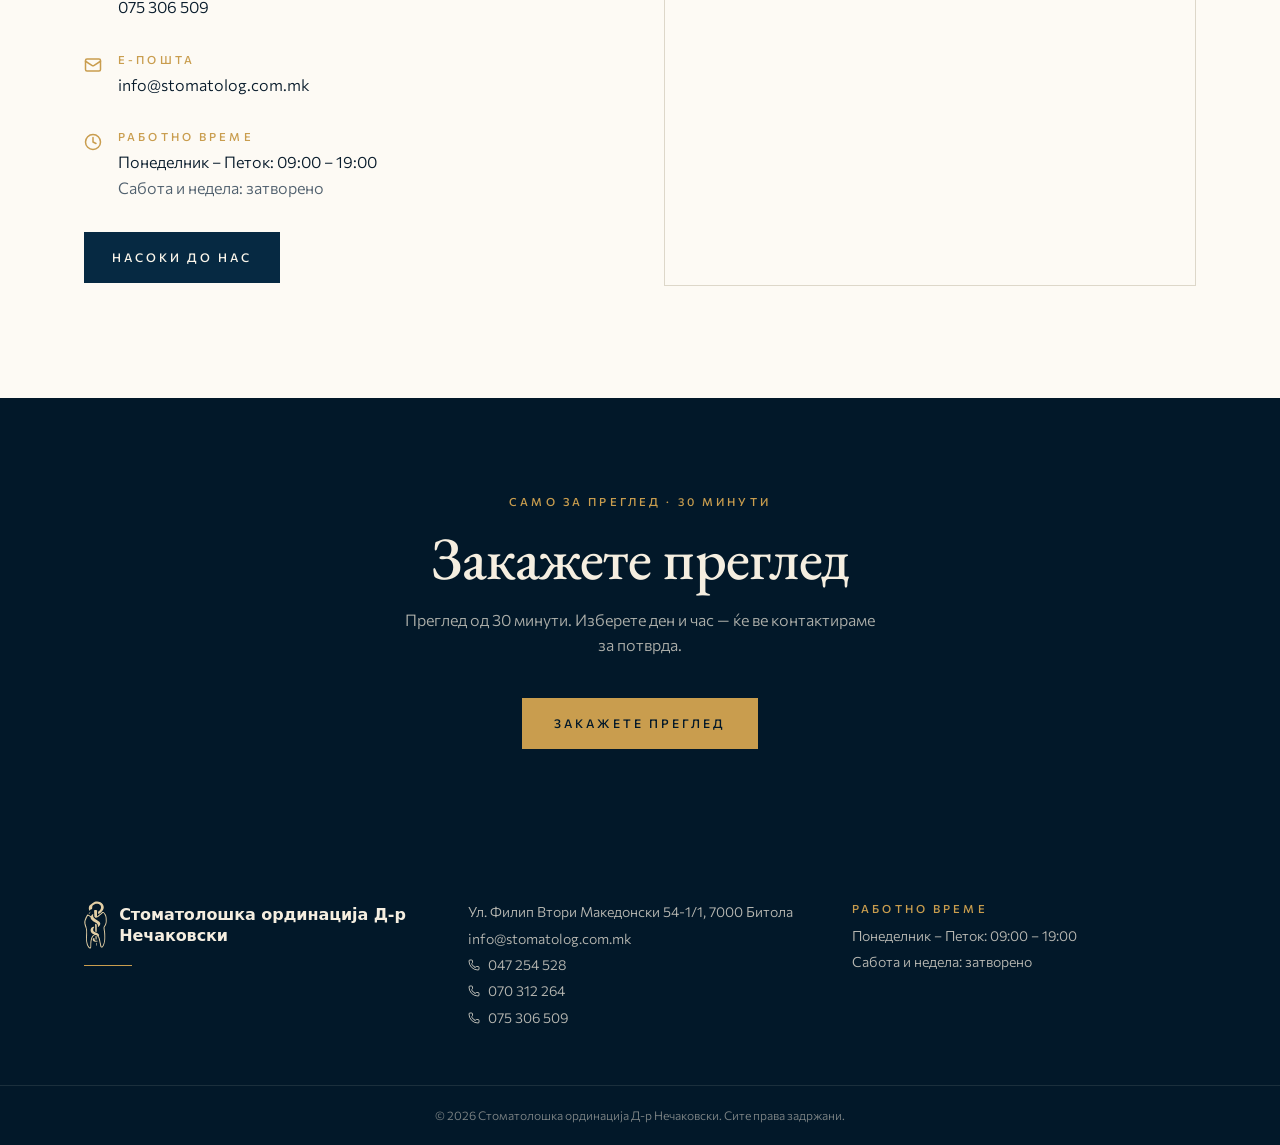
==== commit a7c6c339: "One scrolling page, and keep "Д-р Нечаковски" whole His notes of 2 Nov:  - "neka e endless scroll od" ====
--- a/about.html
+++ b/about.html
@@ -1,56 +1,14 @@
 <!doctype html>
-<html lang="mk" data-title-key="aboutEyebrow">
+<html lang="mk">
 <head>
 <meta charset="utf-8">
-<meta name="viewport" content="width=device-width, initial-scale=1">
-<title>За нас · Стоматолошка ординација Д-р Нечаковски</title>
-<meta name="description" content="Семејна стоматолошка ординација во Битола: протетика, естетика, ласер и дигитална дијагностика. Закажете преглед онлајн.">
+<title>За нас</title>
 <meta name="robots" content="noindex, nofollow">
-<link rel="icon" href="assets/favicon.svg" type="image/svg+xml">
-<link rel="preconnect" href="https://fonts.googleapis.com">
-<link rel="preconnect" href="https://fonts.gstatic.com" crossorigin>
-<link rel="stylesheet" href="https://fonts.googleapis.com/css2?family=EB+Garamond:wght@400;500;600&family=Commissioner:wght@300;400;500;600&display=swap">
-<link rel="stylesheet" href="assets/site.css">
+<!-- The site is one scrolling page now. This stub only exists so links that
+     were shared before the change still land on the right section. -->
+<link rel="canonical" href="index.html#za-nas">
+<meta http-equiv="refresh" content="0; url=index.html#za-nas">
+<script>location.replace("index.html#za-nas");</script>
 </head>
-<body>
-
-<div id="site-header"></div>
-
-<main>
-
-  <section class="page-hero">
-    <div class="wrap">
-      <p class="eyebrow" data-i18n="aboutEyebrow">За нас</p>
-      <h1 data-i18n="clinic">Стоматолошка ординација Д-р Нечаковски</h1>
-      <span class="gold-rule"></span>
-    </div>
-  </section>
-
-  <section class="wrap about-section">
-    <img class="about-photo" src="assets/team.jpg" alt="" loading="lazy" width="1600" height="612"
-         data-i18n-attr="alt:clinic">
-    <p class="about-lede display" data-i18n="aboutText">Ординацијата ја основа д-р Кирил Нечаковски, специјалист по стоматолошка протетика. Денес ја води д-р Александар Нечаковски, со тим посветени доктори кои ја спојуваат традицијата со најсовремената стоматологија.</p>
-    <div class="team-grid" id="team"></div>
-    <p class="founder" data-i18n="founder">Основач: д-р Кирил Нечаковски, специјалист по стоматолошка протетика</p>
-  </section>
-
-</main>
-
-<div id="site-footer"></div>
-
-<script src="assets/i18n.js"></script>
-<script>
-window.PAGE_RENDER = function (t) {
-  var el = window.SITE.el;
-  var host = document.getElementById("team");
-  host.replaceChildren.apply(host, t.team.map(function (m) {
-    var card = el("div", "team-card");
-    card.appendChild(el("h3", null, m.name));
-    card.appendChild(el("p", null, m.role));
-    return card;
-  }));
-};
-</script>
-<script src="assets/site.js"></script>
-</body>
+<body><p><a href="index.html#za-nas">За нас</a></p></body>
 </html>
